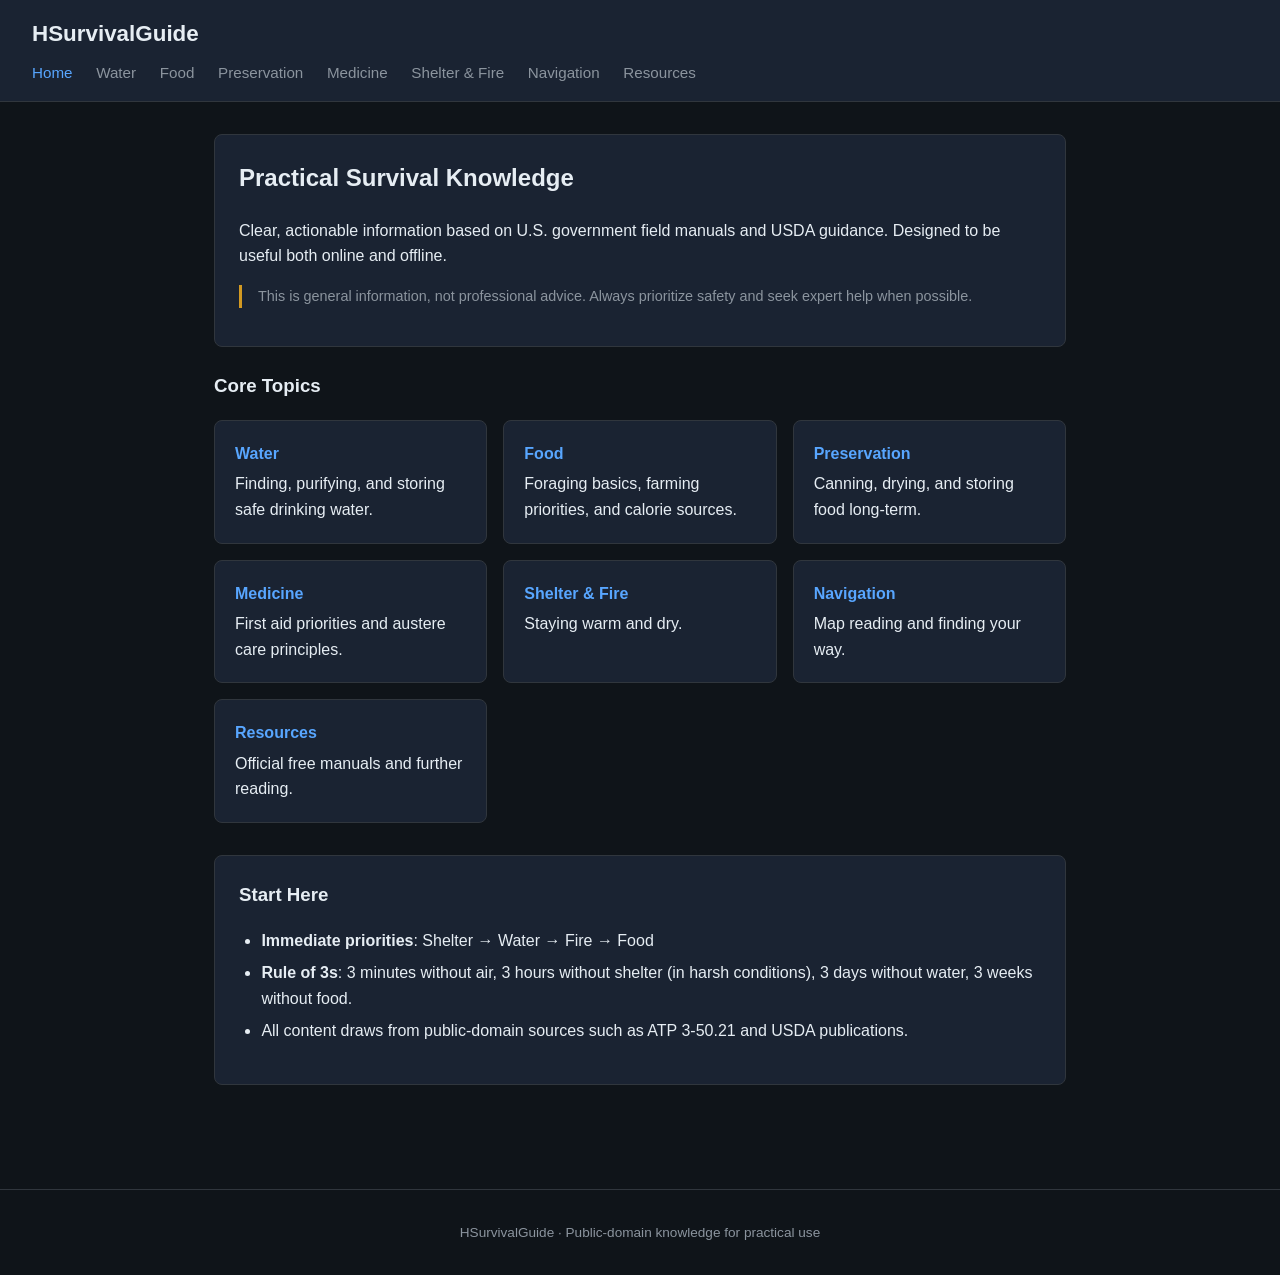
==== index.html @ cbd4ce39 "Add home page dashboard" ====
<!DOCTYPE html>
<html lang="en">
<head>
  <meta charset="UTF-8">
  <meta name="viewport" content="width=device-width, initial-scale=1.0">
  <title>HSurvivalGuide – Practical Survival Knowledge</title>
  <link rel="stylesheet" href="css/style.css">
</head>
<body>
  <header>
    <h1><a href="index.html">HSurvivalGuide</a></h1>
    <nav>
      <a href="index.html" class="active">Home</a>
      <a href="water.html">Water</a>
      <a href="food.html">Food</a>
      <a href="preservation.html">Preservation</a>
      <a href="medicine.html">Medicine</a>
      <a href="shelter.html">Shelter & Fire</a>
      <a href="navigation.html">Navigation</a>
      <a href="resources.html">Resources</a>
    </nav>
  </header>

  <div class="container">
    <div class="card">
      <h2>Practical Survival Knowledge</h2>
      <p>Clear, actionable information based on U.S. government field manuals and USDA guidance. Designed to be useful both online and offline.</p>
      <p class="warning">This is general information, not professional advice. Always prioritize safety and seek expert help when possible.</p>
    </div>

    <h3>Core Topics</h3>
    <div class="grid">
      <a href="water.html"><strong>Water</strong> Finding, purifying, and storing safe drinking water.</a>
      <a href="food.html"><strong>Food</strong> Foraging basics, farming priorities, and calorie sources.</a>
      <a href="preservation.html"><strong>Preservation</strong> Canning, drying, and storing food long-term.</a>
      <a href="medicine.html"><strong>Medicine</strong> First aid priorities and austere care principles.</a>
      <a href="shelter.html"><strong>Shelter & Fire</strong> Staying warm and dry.</a>
      <a href="navigation.html"><strong>Navigation</strong> Map reading and finding your way.</a>
      <a href="resources.html"><strong>Resources</strong> Official free manuals and further reading.</a>
    </div>

    <div class="card" style="margin-top: 2rem;">
      <h3>Start Here</h3>
      <ul>
        <li><strong>Immediate priorities</strong>: Shelter → Water → Fire → Food</li>
        <li><strong>Rule of 3s</strong>: 3 minutes without air, 3 hours without shelter (in harsh conditions), 3 days without water, 3 weeks without food.</li>
        <li>All content draws from public-domain sources such as ATP 3-50.21 and USDA publications.</li>
      </ul>
    </div>
  </div>

  <footer>
    HSurvivalGuide · Public-domain knowledge for practical use
  </footer>
</body>
</html>
---- css/style.css ----
/* HSurvivalGuide - Clean, practical styling */
:root {
  --bg: #0f1419;
  --card: #1a2332;
  --text: #e6edf3;
  --muted: #8b949e;
  --accent: #58a6ff;
  --accent-hover: #79b8ff;
  --border: #30363d;
  --success: #3fb950;
  --warning: #d29922;
}

* { box-sizing: border-box; }
body {
  margin: 0;
  font-family: -apple-system, BlinkMacSystemFont, 'Segoe UI', Roboto, sans-serif;
  background: var(--bg);
  color: var(--text);
  line-height: 1.6;
}

header {
  background: var(--card);
  border-bottom: 1px solid var(--border);
  padding: 1rem 2rem;
  position: sticky;
  top: 0;
  z-index: 100;
}
header h1 { margin: 0; font-size: 1.4rem; }
header h1 a { color: var(--text); text-decoration: none; }
nav { margin-top: 0.5rem; }
nav a {
  color: var(--muted);
  text-decoration: none;
  margin-right: 1.2rem;
  font-size: 0.95rem;
}
nav a:hover, nav a.active { color: var(--accent); }

.container { max-width: 900px; margin: 0 auto; padding: 2rem 1.5rem; }

.card {
  background: var(--card);
  border: 1px solid var(--border);
  border-radius: 8px;
  padding: 1.5rem;
  margin-bottom: 1.5rem;
}
.card h2, .card h3 { margin-top: 0; }

.grid {
  display: grid;
  grid-template-columns: repeat(auto-fit, minmax(250px, 1fr));
  gap: 1rem;
}
.grid a {
  display: block;
  background: var(--card);
  border: 1px solid var(--border);
  border-radius: 8px;
  padding: 1.25rem;
  text-decoration: none;
  color: var(--text);
  transition: border-color 0.15s;
}
.grid a:hover { border-color: var(--accent); }
.grid a strong { display: block; margin-bottom: 0.3rem; color: var(--accent); }

ul, ol { padding-left: 1.4rem; }
li { margin-bottom: 0.4rem; }

a { color: var(--accent); }
a:hover { color: var(--accent-hover); }

.checklist { list-style: none; padding-left: 0; }
.checklist li::before { content: "☐ "; color: var(--muted); }

.warning { border-left: 3px solid var(--warning); padding-left: 1rem; color: var(--muted); font-size: 0.9rem; }

footer {
  text-align: center;
  padding: 2rem;
  color: var(--muted);
  font-size: 0.85rem;
  border-top: 1px solid var(--border);
  margin-top: 3rem;
}

@media (max-width: 600px) {
  header { padding: 1rem; }
  nav a { display: inline-block; margin-bottom: 0.5rem; }
}
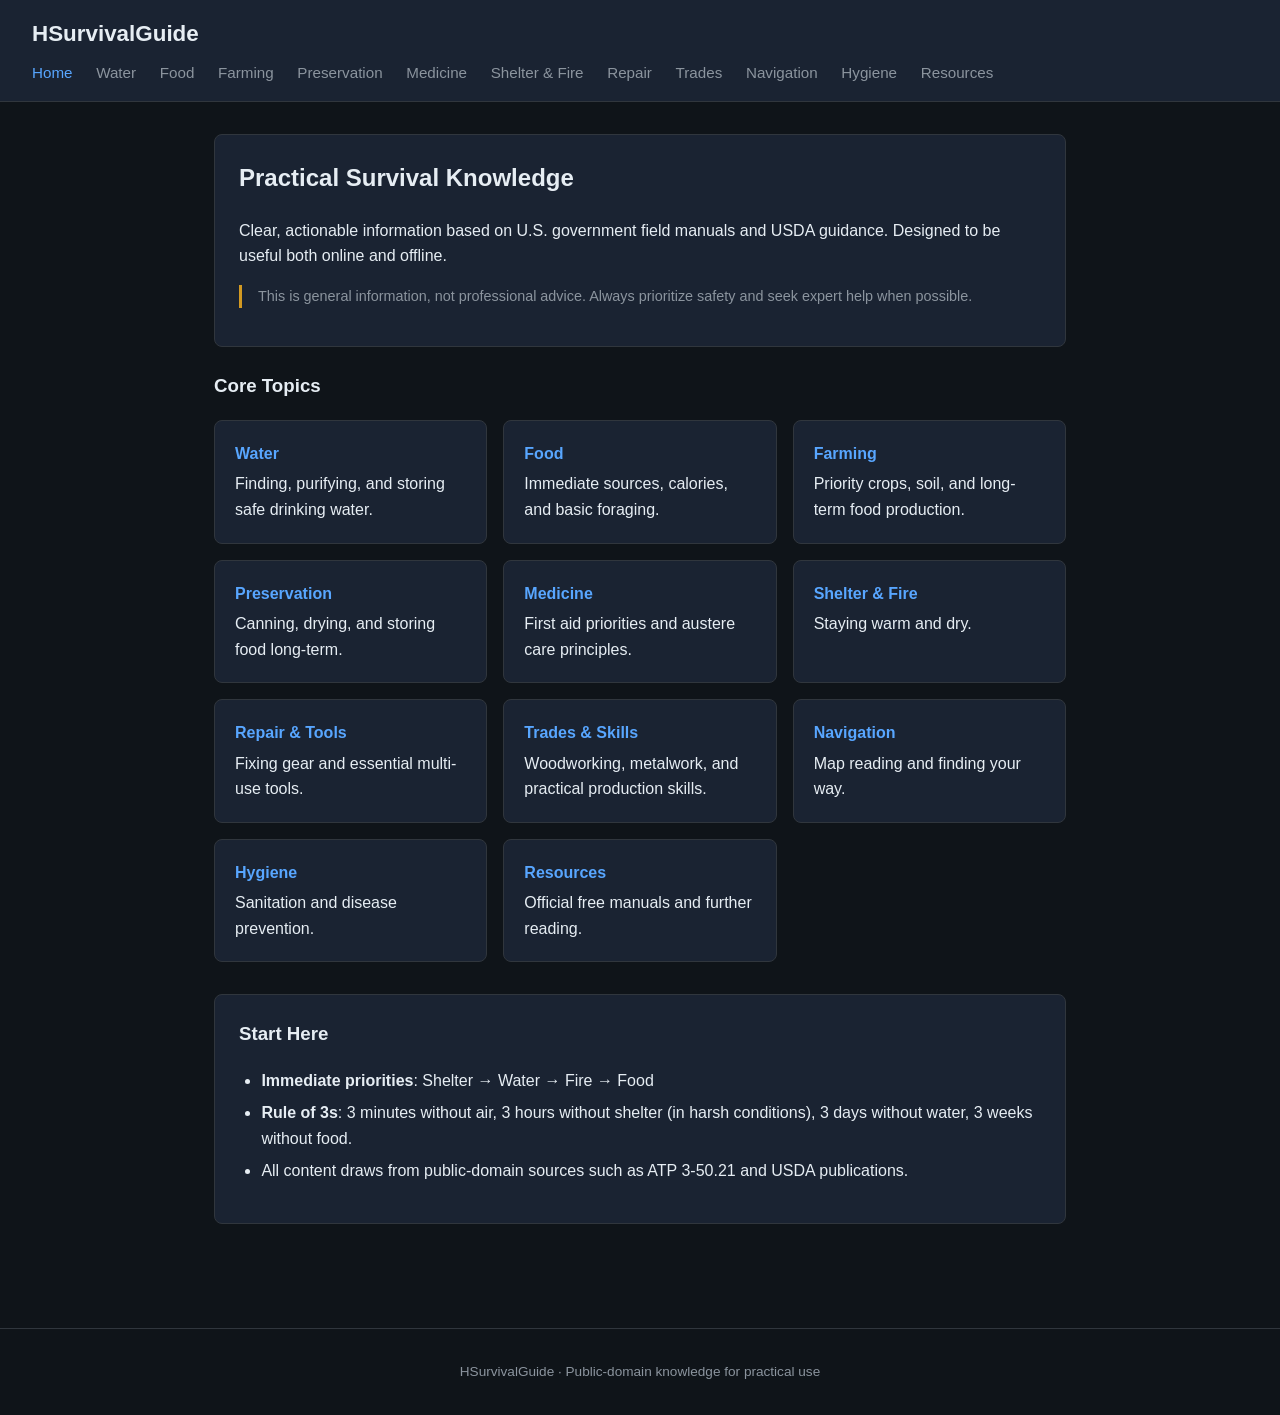
==== commit 6c480cf9: "Update home page with new topics" ====
--- a/index.html
+++ b/index.html
@@ -13,10 +13,14 @@
       <a href="index.html" class="active">Home</a>
       <a href="water.html">Water</a>
       <a href="food.html">Food</a>
+      <a href="farming.html">Farming</a>
       <a href="preservation.html">Preservation</a>
       <a href="medicine.html">Medicine</a>
       <a href="shelter.html">Shelter & Fire</a>
+      <a href="repair.html">Repair</a>
+      <a href="trades.html">Trades</a>
       <a href="navigation.html">Navigation</a>
+      <a href="hygiene.html">Hygiene</a>
       <a href="resources.html">Resources</a>
     </nav>
   </header>
@@ -31,11 +35,15 @@
     <h3>Core Topics</h3>
     <div class="grid">
       <a href="water.html"><strong>Water</strong> Finding, purifying, and storing safe drinking water.</a>
-      <a href="food.html"><strong>Food</strong> Foraging basics, farming priorities, and calorie sources.</a>
+      <a href="food.html"><strong>Food</strong> Immediate sources, calories, and basic foraging.</a>
+      <a href="farming.html"><strong>Farming</strong> Priority crops, soil, and long-term food production.</a>
       <a href="preservation.html"><strong>Preservation</strong> Canning, drying, and storing food long-term.</a>
       <a href="medicine.html"><strong>Medicine</strong> First aid priorities and austere care principles.</a>
       <a href="shelter.html"><strong>Shelter & Fire</strong> Staying warm and dry.</a>
+      <a href="repair.html"><strong>Repair & Tools</strong> Fixing gear and essential multi-use tools.</a>
+      <a href="trades.html"><strong>Trades & Skills</strong> Woodworking, metalwork, and practical production skills.</a>
       <a href="navigation.html"><strong>Navigation</strong> Map reading and finding your way.</a>
+      <a href="hygiene.html"><strong>Hygiene</strong> Sanitation and disease prevention.</a>
       <a href="resources.html"><strong>Resources</strong> Official free manuals and further reading.</a>
     </div>
 
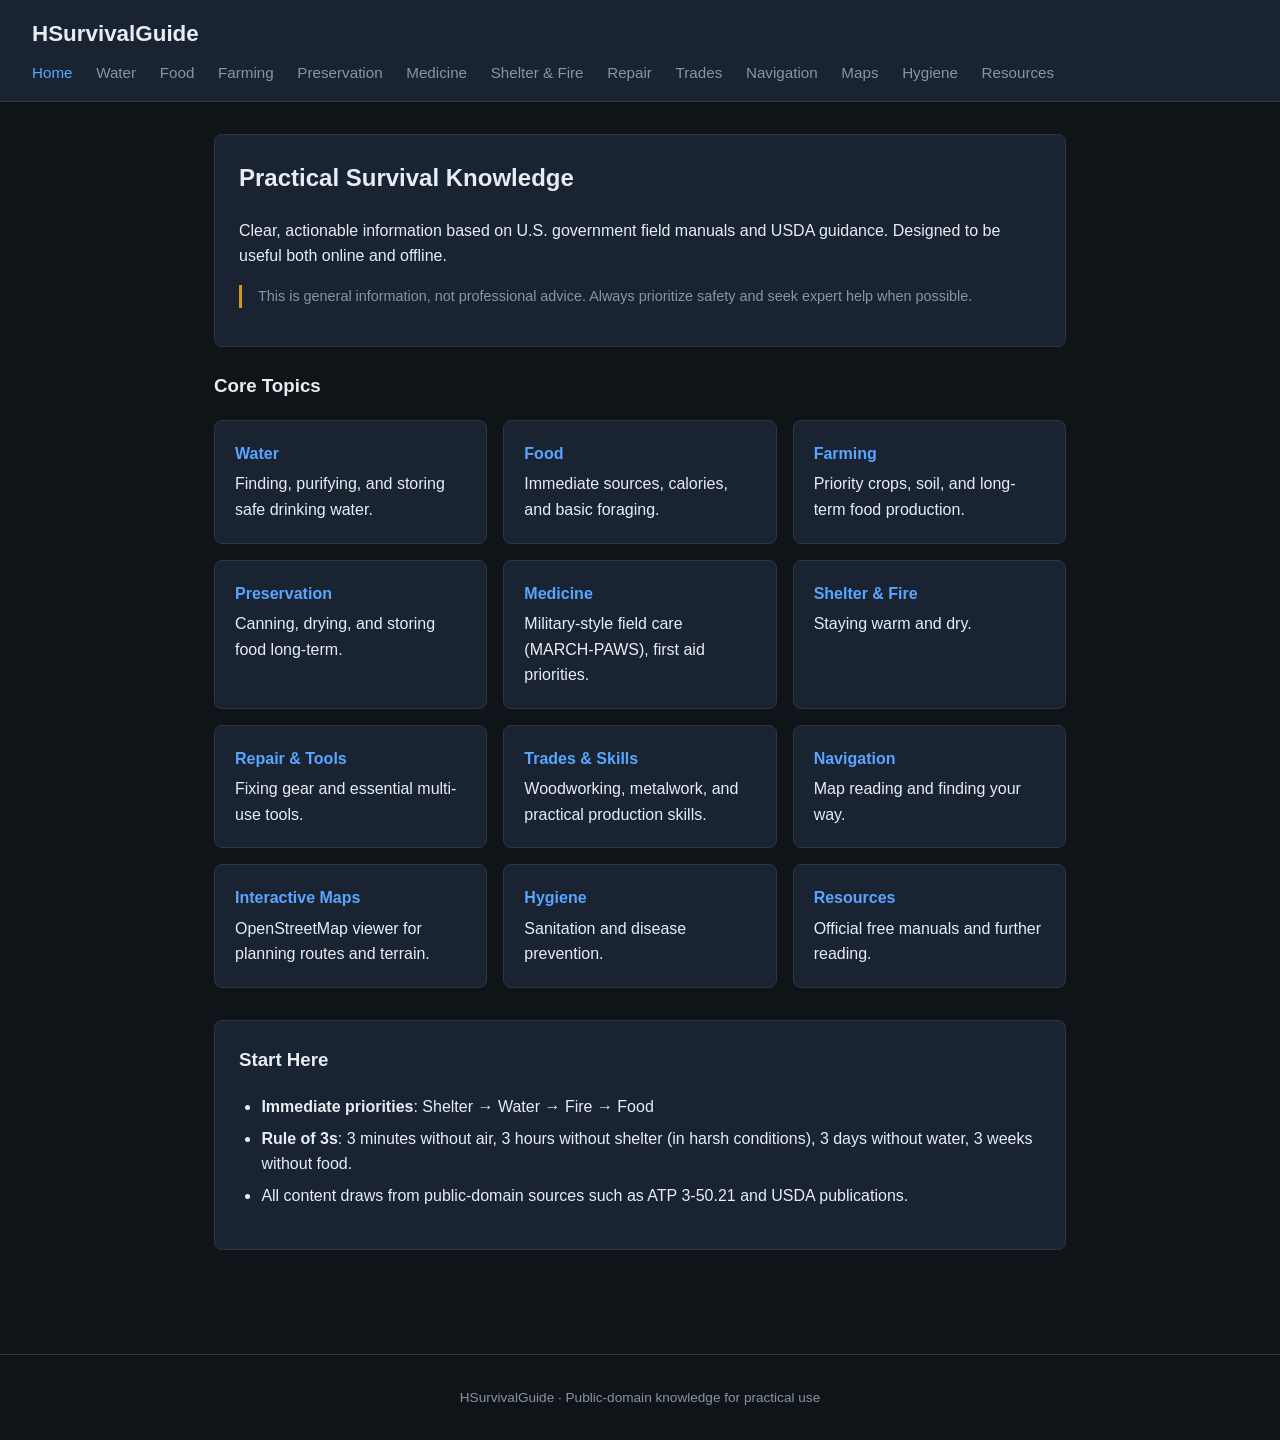
==== commit 5585b1e4: "Add Maps link to home page navigation and grid" ====
--- a/index.html
+++ b/index.html
@@ -20,6 +20,7 @@
       <a href="repair.html">Repair</a>
       <a href="trades.html">Trades</a>
       <a href="navigation.html">Navigation</a>
+      <a href="maps.html">Maps</a>
       <a href="hygiene.html">Hygiene</a>
       <a href="resources.html">Resources</a>
     </nav>
@@ -38,11 +39,12 @@
       <a href="food.html"><strong>Food</strong> Immediate sources, calories, and basic foraging.</a>
       <a href="farming.html"><strong>Farming</strong> Priority crops, soil, and long-term food production.</a>
       <a href="preservation.html"><strong>Preservation</strong> Canning, drying, and storing food long-term.</a>
-      <a href="medicine.html"><strong>Medicine</strong> First aid priorities and austere care principles.</a>
+      <a href="medicine.html"><strong>Medicine</strong> Military-style field care (MARCH-PAWS), first aid priorities.</a>
       <a href="shelter.html"><strong>Shelter & Fire</strong> Staying warm and dry.</a>
       <a href="repair.html"><strong>Repair & Tools</strong> Fixing gear and essential multi-use tools.</a>
       <a href="trades.html"><strong>Trades & Skills</strong> Woodworking, metalwork, and practical production skills.</a>
       <a href="navigation.html"><strong>Navigation</strong> Map reading and finding your way.</a>
+      <a href="maps.html"><strong>Interactive Maps</strong> OpenStreetMap viewer for planning routes and terrain.</a>
       <a href="hygiene.html"><strong>Hygiene</strong> Sanitation and disease prevention.</a>
       <a href="resources.html"><strong>Resources</strong> Official free manuals and further reading.</a>
     </div>
